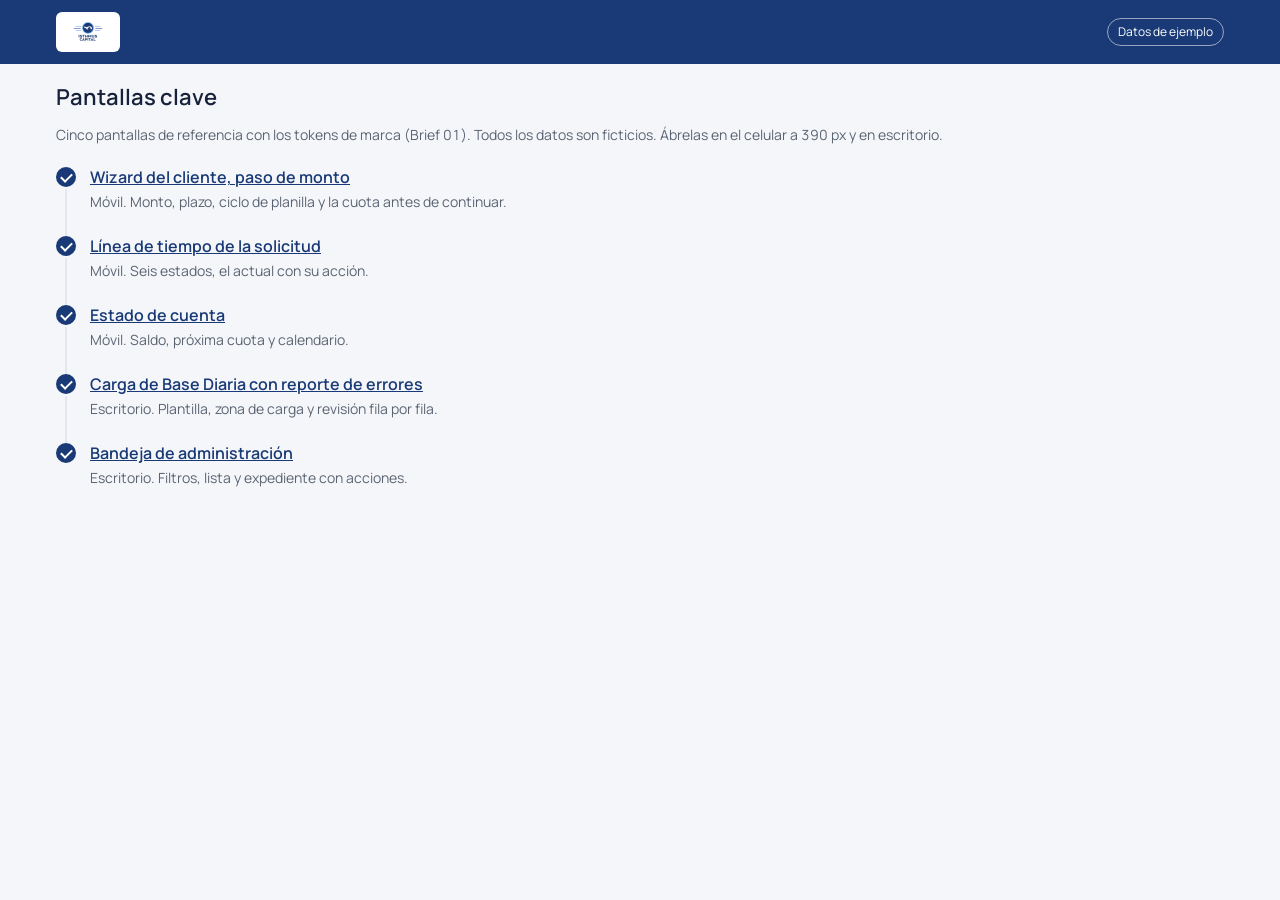
==== docs/design/pantallas/index.html @ 0c33e603 "design(brief-01): five key screens with FIC tokens, captures, a11y fixes and private artifact; risk " ====
<!doctype html>
<html lang="es">
<head>
<meta charset="utf-8">
<meta name="viewport" content="width=device-width, initial-scale=1">
<title>Pantallas clave FIC - Brief 01</title>
<link rel="preconnect" href="https://fonts.googleapis.com">
<link rel="preconnect" href="https://fonts.gstatic.com" crossorigin>
<link href="https://fonts.googleapis.com/css2?family=Manrope:wght@400;600;700&display=swap" rel="stylesheet">
<link rel="stylesheet" href="../../../styles/tokens.css">
<link rel="stylesheet" href="base.css">
</head>
<body>
<header class="band"><div class="wrap"><img class="logo" src="../../../public/brand/logo.png" alt="Isthmus Capital"><span class="ejemplo">Datos de ejemplo</span></div></header>
<main><div class="wrap">
  <h1>Pantallas clave</h1>
  <p class="muted">Cinco pantallas de referencia con los tokens de marca (Brief 01). Todos los datos son ficticios. Ábrelas en el celular a 390 px y en escritorio.</p>
  <ol class="timeline" style="margin-top:20px">
    <li class="hecho"><span class="punto" aria-hidden="true"></span><p class="titulo"><a href="01_wizard_monto.html">Wizard del cliente, paso de monto</a></p><p class="muted">Móvil. Monto, plazo, ciclo de planilla y la cuota antes de continuar.</p></li>
    <li class="hecho"><span class="punto" aria-hidden="true"></span><p class="titulo"><a href="02_timeline_solicitud.html">Línea de tiempo de la solicitud</a></p><p class="muted">Móvil. Seis estados, el actual con su acción.</p></li>
    <li class="hecho"><span class="punto" aria-hidden="true"></span><p class="titulo"><a href="03_estado_cuenta.html">Estado de cuenta</a></p><p class="muted">Móvil. Saldo, próxima cuota y calendario.</p></li>
    <li class="hecho"><span class="punto" aria-hidden="true"></span><p class="titulo"><a href="04_base_diaria_carga.html">Carga de Base Diaria con reporte de errores</a></p><p class="muted">Escritorio. Plantilla, zona de carga y revisión fila por fila.</p></li>
    <li class="hecho"><span class="punto" aria-hidden="true"></span><p class="titulo"><a href="05_admin_bandeja.html">Bandeja de administración</a></p><p class="muted">Escritorio. Filtros, lista y expediente con acciones.</p></li>
  </ol>
</div></main>
</body>
</html>
---- styles/tokens.css ----
/* FIC — tokens de marca. Fuente: docs/00_PROMPT_MAESTRO.md §15.
   Tipografía propuesta (Manrope) sujeta a la sesión de diseño con Gianclaudio (cierre del Brief 01, §19).
   Estados del préstamo: nombres de LoanDisk, colores de la paleta FIC (mapeo estado → token). */
:root {
  /* Marca (§15, literal) */
  --fic-azul:        #193A76;  /* primario: encabezados, botones, texto de marca */
  --fic-azul-claro:  #66A5E6;  /* secundario: acentos, estados activos, gráficos */
  --fic-azul-900:    #0F2650;  /* hover/pressed */
  --fic-gris-100:    #F4F6FA;  /* fondos de tarjeta */
  --fic-gris-600:    #5B6472;  /* texto secundario */
  --fic-exito:       #1F7A4D;
  --fic-alerta:      #B45309;
  --fic-error:       #B42318;

  /* Neutros derivados (propuesta Brief 00; no están en §15) */
  --fic-blanco:      #FFFFFF;
  --fic-gris-200:    #E3E8F0;  /* bordes, divisores */
  --fic-gris-300:    #C9D2DF;  /* bordes de inputs */
  --fic-gris-400:    #7F8A9C;  /* bordes de inputs y chips: 3.5:1 sobre blanco (WCAG 1.4.11; añadido en el Brief 01) */
  --fic-texto:       #16213A;  /* texto principal */

  /* Tipografía */
  --fic-font-sans: var(--font-manrope, "Manrope"), system-ui, -apple-system, "Segoe UI", Roboto, sans-serif; /* --font-manrope la define next/font en Brief 02 */
  --fic-font-mono: ui-monospace, SFMono-Regular, Menlo, Consolas, monospace;
  --fic-text-xs:   0.75rem;
  --fic-text-sm:   0.875rem;
  --fic-text-base: 1rem;
  --fic-text-lg:   1.125rem;
  --fic-text-xl:   1.375rem;
  --fic-text-2xl:  1.75rem;
  --fic-text-3xl:  2.25rem;
  --fic-leading-tight:  1.2;
  --fic-leading-normal: 1.5;

  /* Forma */
  --fic-radius-sm: 6px;
  --fic-radius-md: 10px;
  --fic-radius-lg: 16px;
  --fic-shadow-sm: 0 1px 2px rgba(15, 38, 80, 0.06);  /* única sombra permitida (§15: sin sombras marcadas) */
  --fic-touch-min: 44px;                               /* §9: tamaño de toque mínimo */

  /* Estados del préstamo (LoanDisk) → tokens FIC */
  --estado-current:       var(--fic-exito);
  --estado-due-today:     var(--fic-azul-claro);
  --estado-missed:        var(--fic-alerta);
  --estado-arrears:       var(--fic-error);
  --estado-past-maturity: var(--fic-azul-900);
}
---- docs/design/pantallas/base.css ----
/* FIC — pantallas clave (Brief 01). Solo variables de styles/tokens.css: ningún color escrito aquí.
   Reglas: un bloque azul por pantalla con la cifra protagonista; tarjetas con borde, sin sombras; azul claro solo para el estado activo. */
*{box-sizing:border-box}
html{-webkit-text-size-adjust:100%}
body{margin:0;background:var(--fic-gris-100);color:var(--fic-texto);font-family:var(--fic-font-sans);font-size:var(--fic-text-base);line-height:var(--fic-leading-normal);font-feature-settings:"tnum" 1}
a{color:var(--fic-azul)}
:focus-visible{outline:3px solid var(--fic-azul-claro);outline-offset:2px}
.sr{position:absolute;width:1px;height:1px;overflow:hidden;clip:rect(0 0 0 0);white-space:nowrap}

/* Cabecera */
.band{background:var(--fic-azul);color:var(--fic-blanco);padding:12px 0}
.wrap{max-width:1200px;margin:0 auto;padding:0 16px}
.band .wrap{display:flex;align-items:center;gap:12px;flex-wrap:wrap}
.logo{height:40px;width:auto;background:var(--fic-blanco);border-radius:var(--fic-radius-sm);padding:4px 8px;display:block}
.band nav{display:flex;gap:2px;flex-wrap:wrap}
.band nav a{color:var(--fic-blanco);text-decoration:none;padding:0 12px;border-radius:var(--fic-radius-sm);min-height:var(--fic-touch-min);display:inline-flex;align-items:center;opacity:.85}
.band nav a[aria-current="page"]{background:rgba(255,255,255,.16);opacity:1;font-weight:600}
.ejemplo{margin-left:auto;font-size:var(--fic-text-xs);border:1px solid rgba(255,255,255,.55);border-radius:999px;padding:4px 10px;white-space:nowrap}

/* Texto */
main{padding:20px 0 40px}
main.con-pie{padding-bottom:140px}
h1{font-size:var(--fic-text-xl);line-height:var(--fic-leading-tight);margin:0 0 4px;font-weight:600}
h2{font-size:var(--fic-text-base);margin:24px 0 10px;font-weight:600}
h3{font-size:var(--fic-text-base);margin:20px 0 6px;font-weight:600}
.card h2:first-child{margin-top:0}
.muted{color:var(--fic-gris-600);font-size:var(--fic-text-sm)}
.cifra{font-size:var(--fic-text-3xl);line-height:var(--fic-leading-tight);font-weight:700;margin:0}
.cifra.media{font-size:var(--fic-text-2xl)}
.cifra.error{color:var(--fic-error)}
.cifra.alerta{color:var(--fic-alerta)}
.vence{color:var(--fic-alerta);font-weight:600}
.vencido{color:var(--fic-error);font-weight:600}

/* Superficies */
.card{background:var(--fic-blanco);border:1px solid var(--fic-gris-200);border-radius:var(--fic-radius-lg);padding:16px}
.cotizacion{background:var(--fic-azul);color:var(--fic-blanco);border-radius:var(--fic-radius-lg);padding:20px 16px;margin-top:24px}
.cotizacion .etiqueta{margin:0 0 4px;font-size:var(--fic-text-sm);opacity:.9}
.cotizacion dl{display:grid;grid-template-columns:1fr auto;gap:6px 12px;margin:14px 0 0;font-size:var(--fic-text-sm)}
.cotizacion dt{opacity:.85}
.cotizacion dd{margin:0;text-align:right;font-weight:600}
.cotizacion .nota{margin:14px 0 0;font-size:var(--fic-text-sm);opacity:.9}
.tiles{display:grid;grid-template-columns:repeat(auto-fit,minmax(130px,1fr));gap:12px;margin:12px 0}
.tile{background:var(--fic-gris-100);border-radius:var(--fic-radius-md);padding:12px 14px}
.tile .cifra{font-size:var(--fic-text-2xl)}
.aviso{border-left:4px solid var(--fic-alerta);background:var(--fic-blanco);padding:10px 12px;border-radius:var(--fic-radius-sm);margin:12px 0}

/* Controles */
.chips{display:flex;flex-wrap:wrap;gap:8px}
.chip{min-height:var(--fic-touch-min);min-width:72px;padding:0 16px;border-radius:var(--fic-radius-md);border:1px solid var(--fic-gris-400);background:var(--fic-blanco);font:inherit;font-weight:600;color:var(--fic-texto);cursor:pointer;display:inline-flex;align-items:center;justify-content:center;gap:6px}
.chip[aria-pressed="true"]{background:var(--fic-azul);border-color:var(--fic-azul);color:var(--fic-blanco)}
.chip:disabled{color:var(--fic-gris-600);background:var(--fic-gris-100);cursor:not-allowed}
.chip .conteo{font-weight:400;opacity:.8}
.btn{min-height:var(--fic-touch-min);padding:0 20px;border-radius:var(--fic-radius-md);border:1px solid var(--fic-azul);background:var(--fic-azul);color:var(--fic-blanco);font:inherit;font-weight:600;cursor:pointer;display:inline-flex;align-items:center;justify-content:center;text-decoration:none}
.btn.secundario{background:var(--fic-blanco);color:var(--fic-azul)}
.btn.texto{background:transparent;border-color:transparent;color:var(--fic-azul)}
.btn.peligro{background:var(--fic-blanco);border-color:var(--fic-gris-400);color:var(--fic-error)}
.btn.bloque{width:100%}
.acciones{display:flex;flex-direction:column;gap:8px;margin-top:16px}
.acciones.fila{flex-direction:row;flex-wrap:wrap;align-items:center}
.pie{position:fixed;left:0;right:0;bottom:0;background:var(--fic-blanco);border-top:1px solid var(--fic-gris-200);padding:12px 0 calc(12px + env(safe-area-inset-bottom))}
.pie .acciones{margin-top:0}
.campo{display:block;margin:0 0 12px}
.campo > span{display:block;font-weight:600;margin-bottom:6px}
.campo input::placeholder{color:var(--fic-gris-600);opacity:1}
.campo input,.campo select{width:100%;min-height:var(--fic-touch-min);border:1px solid var(--fic-gris-400);border-radius:var(--fic-radius-sm);padding:0 12px;font:inherit;color:var(--fic-texto);background:var(--fic-blanco)}
.radio{display:flex;align-items:center;gap:12px;min-height:var(--fic-touch-min);padding:8px 12px;border:1px solid var(--fic-gris-400);border-radius:var(--fic-radius-md);background:var(--fic-blanco);margin-bottom:8px;cursor:pointer}
.radio input{width:20px;height:20px;accent-color:var(--fic-azul);margin:0;flex:none}
.radio.elegido{border-color:var(--fic-azul)}
.radio small{display:block;font-weight:400;color:var(--fic-gris-600);font-size:var(--fic-text-sm)}
.zona{border:2px dashed var(--fic-gris-400);border-radius:var(--fic-radius-lg);padding:28px 16px;text-align:center;background:var(--fic-blanco)}
.zona p{margin:0 0 8px}

/* Avance (wizard) */
.progreso{display:flex;gap:4px;margin:10px 0 18px}
.progreso span{flex:1;height:6px;border-radius:3px;background:var(--fic-gris-200)}
.progreso span.hecho{background:var(--fic-azul)}
.progreso span.actual{background:var(--fic-azul-claro);box-shadow:inset 0 0 0 1px var(--fic-azul)}

/* Estados */
.badge{display:inline-flex;align-items:center;gap:6px;border-radius:999px;padding:4px 10px;font-size:var(--fic-text-sm);font-weight:600;border:1px solid var(--fic-gris-200);background:var(--fic-blanco);white-space:nowrap}
.badge::before{content:"";width:8px;height:8px;border-radius:50%;background:var(--fic-gris-600);flex:none}
.badge.ok::before{background:var(--estado-current)}
.badge.proceso::before{background:var(--fic-azul)}
.badge.atencion::before{background:var(--estado-missed)}
.badge.error::before{background:var(--estado-arrears)}

/* Línea de tiempo */
.timeline{list-style:none;margin:0;padding:0}
.timeline li{position:relative;padding:0 0 22px 34px}
.timeline li::before{content:"";position:absolute;left:9px;top:24px;bottom:-2px;width:2px;background:var(--fic-gris-200)}
.timeline li:last-child::before{display:none}
.timeline .punto{position:absolute;left:0;top:2px;width:20px;height:20px;border-radius:50%;border:2px solid var(--fic-gris-300);background:var(--fic-blanco)}
.timeline .hecho .punto{background:var(--fic-azul);border-color:var(--fic-azul)}
.timeline .hecho .punto::after{content:"";position:absolute;left:5px;top:2px;width:5px;height:9px;border:solid var(--fic-blanco);border-width:0 2px 2px 0;transform:rotate(45deg)}
.timeline .actual .punto{border-color:var(--fic-azul);outline:4px solid rgba(102,165,230,.35)}
.timeline .titulo{font-weight:600;margin:0}
.timeline p{margin:2px 0 0}
.timeline .btn{margin-top:10px}

/* Tablas */
.scroll{overflow-x:auto;-webkit-overflow-scrolling:touch;max-width:100%;position:relative}
.tabla{width:100%;border-collapse:collapse;font-size:var(--fic-text-sm)}
.tabla th,.tabla td{text-align:left;padding:10px 6px;border-bottom:1px solid var(--fic-gris-200);vertical-align:top}
.tabla th{color:var(--fic-gris-600);font-weight:600}
.tabla .num{text-align:right;white-space:nowrap}
.tabla td:first-child,.tabla.compacta td:nth-child(2){white-space:nowrap}
.tabla tr[aria-current="true"] td{background:var(--fic-gris-100)}
.tabla code{font-family:var(--fic-font-mono);font-size:var(--fic-text-xs);background:var(--fic-gris-100);padding:2px 4px;border-radius:4px}
.datos{display:grid;grid-template-columns:auto 1fr;gap:6px 12px;font-size:var(--fic-text-sm);margin:12px 0}
.datos dt{color:var(--fic-gris-600)}
.datos dd{margin:0}

/* Rejillas de escritorio */
.dos,.tres{display:grid;gap:16px}
.dos>*,.tres>*{min-width:0}
.card{min-width:0}
.filtros{display:flex;gap:8px;flex-wrap:wrap;align-items:center;margin:12px 0}
.filtros .campo{margin:0;min-width:180px}
@media (min-width:900px){
  .dos{grid-template-columns:2fr 3fr;align-items:start}
  .tres{grid-template-columns:2fr 1fr;align-items:start}
}
@media (max-width:899px){
  .tabla.compacta th:nth-child(3),.tabla.compacta td:nth-child(3){display:none}
}
@media (prefers-reduced-motion:reduce){*{transition:none!important;animation:none!important}}
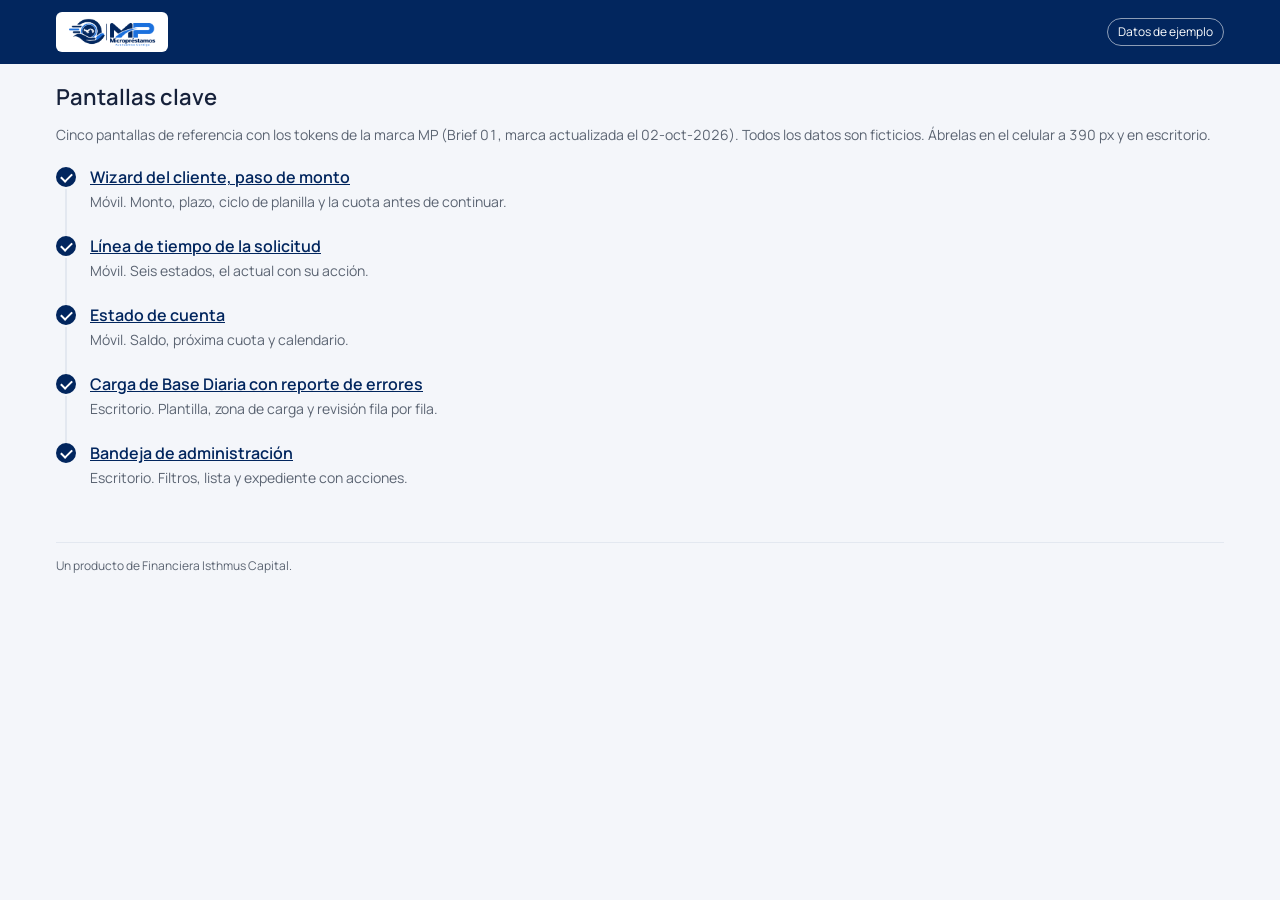
==== commit 2d1d1e2a: "design(brief-01): MP brand (tokens --mp-* measured from logo, scales AA), provisional PWA icons, scr" ====
--- a/docs/design/pantallas/index.html
+++ b/docs/design/pantallas/index.html
@@ -3,7 +3,7 @@
 <head>
 <meta charset="utf-8">
 <meta name="viewport" content="width=device-width, initial-scale=1">
-<title>Pantallas clave FIC - Brief 01</title>
+<title>Pantallas clave MP - Brief 01</title>
 <link rel="preconnect" href="https://fonts.googleapis.com">
 <link rel="preconnect" href="https://fonts.gstatic.com" crossorigin>
 <link href="https://fonts.googleapis.com/css2?family=Manrope:wght@400;600;700&display=swap" rel="stylesheet">
@@ -11,10 +11,10 @@
 <link rel="stylesheet" href="base.css">
 </head>
 <body>
-<header class="band"><div class="wrap"><img class="logo" src="../../../public/brand/logo.png" alt="Isthmus Capital"><span class="ejemplo">Datos de ejemplo</span></div></header>
+<header class="band"><div class="wrap"><img class="logo" src="../../../public/brand/mp-logo.png" alt="MP Micropréstamos"><span class="ejemplo">Datos de ejemplo</span></div></header>
 <main><div class="wrap">
   <h1>Pantallas clave</h1>
-  <p class="muted">Cinco pantallas de referencia con los tokens de marca (Brief 01). Todos los datos son ficticios. Ábrelas en el celular a 390 px y en escritorio.</p>
+  <p class="muted">Cinco pantallas de referencia con los tokens de la marca MP (Brief 01, marca actualizada el 02-oct-2026). Todos los datos son ficticios. Ábrelas en el celular a 390 px y en escritorio.</p>
   <ol class="timeline" style="margin-top:20px">
     <li class="hecho"><span class="punto" aria-hidden="true"></span><p class="titulo"><a href="01_wizard_monto.html">Wizard del cliente, paso de monto</a></p><p class="muted">Móvil. Monto, plazo, ciclo de planilla y la cuota antes de continuar.</p></li>
     <li class="hecho"><span class="punto" aria-hidden="true"></span><p class="titulo"><a href="02_timeline_solicitud.html">Línea de tiempo de la solicitud</a></p><p class="muted">Móvil. Seis estados, el actual con su acción.</p></li>
@@ -22,6 +22,7 @@
     <li class="hecho"><span class="punto" aria-hidden="true"></span><p class="titulo"><a href="04_base_diaria_carga.html">Carga de Base Diaria con reporte de errores</a></p><p class="muted">Escritorio. Plantilla, zona de carga y revisión fila por fila.</p></li>
     <li class="hecho"><span class="punto" aria-hidden="true"></span><p class="titulo"><a href="05_admin_bandeja.html">Bandeja de administración</a></p><p class="muted">Escritorio. Filtros, lista y expediente con acciones.</p></li>
   </ol>
+  <footer class="respaldo"><p>Un producto de Financiera Isthmus Capital.</p></footer>
 </div></main>
 </body>
 </html>
--- a/styles/tokens.css
+++ b/styles/tokens.css
@@ -1,48 +1,56 @@
-/* FIC — tokens de marca. Fuente: docs/00_PROMPT_MAESTRO.md §15.
-   Tipografía propuesta (Manrope) sujeta a la sesión de diseño con Gianclaudio (cierre del Brief 01, §19).
-   Estados del préstamo: nombres de LoanDisk, colores de la paleta FIC (mapeo estado → token). */
+/* MP Micropréstamos — tokens de marca. Fuente: docs/00_PROMPT_MAESTRO.md §15 (marca MP, 02-oct-2026).
+   Primario y acento extraídos del logo real (public/brand/mp-logo.png, mediana de cada grupo de píxeles).
+   FIC aparece solo como respaldo ("Un producto de Financiera Isthmus Capital") con su propio logo (public/brand/logo.png); no tiene tokens.
+   Tipografía propuesta (Manrope) sujeta a la revisión en celular con Gianclaudio (§19).
+   Estados del préstamo: nombres de LoanDisk, colores de la paleta MP (mapeo estado → token). */
 :root {
-  /* Marca (§15, literal) */
-  --fic-azul:        #193A76;  /* primario: encabezados, botones, texto de marca */
-  --fic-azul-claro:  #66A5E6;  /* secundario: acentos, estados activos, gráficos */
-  --fic-azul-900:    #0F2650;  /* hover/pressed */
-  --fic-gris-100:    #F4F6FA;  /* fondos de tarjeta */
-  --fic-gris-600:    #5B6472;  /* texto secundario */
-  --fic-exito:       #1F7A4D;
-  --fic-alerta:      #B45309;
-  --fic-error:       #B42318;
+  /* Marca MP (medida del logo) */
+  --mp-azul:         #02265E;  /* primario: cabeceras, botones, bloque de cifra, enlaces. 14.6:1 sobre blanco */
+  --mp-azul-900:     #011A42;  /* hover/pressed del primario. 17.1:1 sobre blanco */
+  --mp-azul-50:      #EAF0FA;  /* tinte del primario: fila seleccionada, fondos suaves. Texto 14.0:1 encima */
+  --mp-acento:       #1B70DE;  /* acento: estado activo, foco, gráficos. 4.75:1 sobre blanco (AA solo como texto sobre blanco); 3.1:1 sobre azul */
+  --mp-acento-700:   #1457B3;  /* acento como texto sobre cualquier fondo claro. 6.9:1 blanco, 6.4:1 gris-100 */
+  --mp-acento-100:   #DCEAFC;  /* tinte del acento: halo del paso actual, chips informativos. Texto 13.1:1 encima */
+  --mp-acento-claro: #8DC0F7;  /* acento sobre superficies azules (foco en la banda, gráficos sobre azul). 7.6:1 sobre azul; no usar sobre blanco */
 
-  /* Neutros derivados (propuesta Brief 00; no están en §15) */
-  --fic-blanco:      #FFFFFF;
-  --fic-gris-200:    #E3E8F0;  /* bordes, divisores */
-  --fic-gris-300:    #C9D2DF;  /* bordes de inputs */
-  --fic-gris-400:    #7F8A9C;  /* bordes de inputs y chips: 3.5:1 sobre blanco (WCAG 1.4.11; añadido en el Brief 01) */
-  --fic-texto:       #16213A;  /* texto principal */
+  /* Semánticos (sin cambio respecto a la paleta anterior) */
+  --mp-exito:        #1F7A4D;  /* 5.3:1 sobre blanco */
+  --mp-alerta:       #B45309;  /* 5.0:1 sobre blanco */
+  --mp-error:        #B42318;  /* 6.6:1 sobre blanco */
+
+  /* Neutros */
+  --mp-blanco:       #FFFFFF;
+  --mp-gris-100:     #F4F6FA;  /* fondo de página y tarjetas suaves */
+  --mp-gris-200:     #E3E8F0;  /* bordes, divisores */
+  --mp-gris-300:     #C9D2DF;  /* bordes decorativos */
+  --mp-gris-400:     #7F8A9C;  /* bordes de inputs y chips: 3.5:1 sobre blanco (WCAG 1.4.11) */
+  --mp-gris-600:     #5B6472;  /* texto secundario: 6.0:1 blanco, 5.5:1 gris-100, 5.2:1 azul-50 */
+  --mp-texto:        #16213A;  /* texto principal: 16.0:1 blanco, 14.8:1 gris-100 */
 
   /* Tipografía */
-  --fic-font-sans: var(--font-manrope, "Manrope"), system-ui, -apple-system, "Segoe UI", Roboto, sans-serif; /* --font-manrope la define next/font en Brief 02 */
-  --fic-font-mono: ui-monospace, SFMono-Regular, Menlo, Consolas, monospace;
-  --fic-text-xs:   0.75rem;
-  --fic-text-sm:   0.875rem;
-  --fic-text-base: 1rem;
-  --fic-text-lg:   1.125rem;
-  --fic-text-xl:   1.375rem;
-  --fic-text-2xl:  1.75rem;
-  --fic-text-3xl:  2.25rem;
-  --fic-leading-tight:  1.2;
-  --fic-leading-normal: 1.5;
+  --mp-font-sans: var(--font-manrope, "Manrope"), system-ui, -apple-system, "Segoe UI", Roboto, sans-serif; /* --font-manrope la define next/font en Brief 02 */
+  --mp-font-mono: ui-monospace, SFMono-Regular, Menlo, Consolas, monospace;
+  --mp-text-xs:   0.75rem;
+  --mp-text-sm:   0.875rem;
+  --mp-text-base: 1rem;
+  --mp-text-lg:   1.125rem;
+  --mp-text-xl:   1.375rem;
+  --mp-text-2xl:  1.75rem;
+  --mp-text-3xl:  2.25rem;
+  --mp-leading-tight:  1.2;
+  --mp-leading-normal: 1.5;
 
   /* Forma */
-  --fic-radius-sm: 6px;
-  --fic-radius-md: 10px;
-  --fic-radius-lg: 16px;
-  --fic-shadow-sm: 0 1px 2px rgba(15, 38, 80, 0.06);  /* única sombra permitida (§15: sin sombras marcadas) */
-  --fic-touch-min: 44px;                               /* §9: tamaño de toque mínimo */
+  --mp-radius-sm: 6px;
+  --mp-radius-md: 10px;
+  --mp-radius-lg: 16px;
+  --mp-shadow-sm: 0 1px 2px rgba(2, 38, 94, 0.06);  /* única sombra permitida (§15: sin sombras marcadas) */
+  --mp-touch-min: 44px;                              /* §9: tamaño de toque mínimo */
 
-  /* Estados del préstamo (LoanDisk) → tokens FIC */
-  --estado-current:       var(--fic-exito);
-  --estado-due-today:     var(--fic-azul-claro);
-  --estado-missed:        var(--fic-alerta);
-  --estado-arrears:       var(--fic-error);
-  --estado-past-maturity: var(--fic-azul-900);
+  /* Estados del préstamo (LoanDisk) → tokens MP */
+  --estado-current:       var(--mp-exito);
+  --estado-due-today:     var(--mp-acento);
+  --estado-missed:        var(--mp-alerta);
+  --estado-arrears:       var(--mp-error);
+  --estado-past-maturity: var(--mp-azul-900);
 }
--- a/docs/design/pantallas/base.css
+++ b/docs/design/pantallas/base.css
@@ -1,114 +1,120 @@
-/* FIC — pantallas clave (Brief 01). Solo variables de styles/tokens.css: ningún color escrito aquí.
-   Reglas: un bloque azul por pantalla con la cifra protagonista; tarjetas con borde, sin sombras; azul claro solo para el estado activo. */
+/* MP Micropréstamos — pantallas clave (Brief 01, marca MP desde el 02-oct-2026). Solo variables de styles/tokens.css: ningún color escrito aquí.
+   Reglas: un bloque azul por pantalla con la cifra protagonista; tarjetas con borde, sin sombras; el acento solo para el estado activo y el foco.
+   FIC aparece como respaldo en el pie (.respaldo), en texto. */
 *{box-sizing:border-box}
 html{-webkit-text-size-adjust:100%}
-body{margin:0;background:var(--fic-gris-100);color:var(--fic-texto);font-family:var(--fic-font-sans);font-size:var(--fic-text-base);line-height:var(--fic-leading-normal);font-feature-settings:"tnum" 1}
-a{color:var(--fic-azul)}
-:focus-visible{outline:3px solid var(--fic-azul-claro);outline-offset:2px}
+body{margin:0;background:var(--mp-gris-100);color:var(--mp-texto);font-family:var(--mp-font-sans);font-size:var(--mp-text-base);line-height:var(--mp-leading-normal);font-feature-settings:"tnum" 1}
+a{color:var(--mp-azul)}
+:focus-visible{outline:3px solid var(--mp-acento);outline-offset:2px}
+.band :focus-visible,.cotizacion :focus-visible{outline-color:var(--mp-acento-claro)}
 .sr{position:absolute;width:1px;height:1px;overflow:hidden;clip:rect(0 0 0 0);white-space:nowrap}
 
 /* Cabecera */
-.band{background:var(--fic-azul);color:var(--fic-blanco);padding:12px 0}
+.band{background:var(--mp-azul);color:var(--mp-blanco);padding:12px 0}
 .wrap{max-width:1200px;margin:0 auto;padding:0 16px}
 .band .wrap{display:flex;align-items:center;gap:12px;flex-wrap:wrap}
-.logo{height:40px;width:auto;background:var(--fic-blanco);border-radius:var(--fic-radius-sm);padding:4px 8px;display:block}
+.logo{height:40px;width:auto;background:var(--mp-blanco);border-radius:var(--mp-radius-sm);padding:4px 8px;display:block}
 .band nav{display:flex;gap:2px;flex-wrap:wrap}
-.band nav a{color:var(--fic-blanco);text-decoration:none;padding:0 12px;border-radius:var(--fic-radius-sm);min-height:var(--fic-touch-min);display:inline-flex;align-items:center;opacity:.85}
+.band nav a{color:var(--mp-blanco);text-decoration:none;padding:0 12px;border-radius:var(--mp-radius-sm);min-height:var(--mp-touch-min);display:inline-flex;align-items:center;opacity:.85}
 .band nav a[aria-current="page"]{background:rgba(255,255,255,.16);opacity:1;font-weight:600}
-.ejemplo{margin-left:auto;font-size:var(--fic-text-xs);border:1px solid rgba(255,255,255,.55);border-radius:999px;padding:4px 10px;white-space:nowrap}
+.ejemplo{margin-left:auto;font-size:var(--mp-text-xs);border:1px solid rgba(255,255,255,.55);border-radius:999px;padding:4px 10px;white-space:nowrap}
 
 /* Texto */
 main{padding:20px 0 40px}
 main.con-pie{padding-bottom:140px}
-h1{font-size:var(--fic-text-xl);line-height:var(--fic-leading-tight);margin:0 0 4px;font-weight:600}
-h2{font-size:var(--fic-text-base);margin:24px 0 10px;font-weight:600}
-h3{font-size:var(--fic-text-base);margin:20px 0 6px;font-weight:600}
+h1{font-size:var(--mp-text-xl);line-height:var(--mp-leading-tight);margin:0 0 4px;font-weight:600}
+h2{font-size:var(--mp-text-base);margin:24px 0 10px;font-weight:600}
+h3{font-size:var(--mp-text-base);margin:20px 0 6px;font-weight:600}
 .card h2:first-child{margin-top:0}
-.muted{color:var(--fic-gris-600);font-size:var(--fic-text-sm)}
-.cifra{font-size:var(--fic-text-3xl);line-height:var(--fic-leading-tight);font-weight:700;margin:0}
-.cifra.media{font-size:var(--fic-text-2xl)}
-.cifra.error{color:var(--fic-error)}
-.cifra.alerta{color:var(--fic-alerta)}
-.vence{color:var(--fic-alerta);font-weight:600}
-.vencido{color:var(--fic-error);font-weight:600}
+.muted{color:var(--mp-gris-600);font-size:var(--mp-text-sm)}
+.cifra{font-size:var(--mp-text-3xl);line-height:var(--mp-leading-tight);font-weight:700;margin:0}
+.cifra.media{font-size:var(--mp-text-2xl)}
+.cifra.error{color:var(--mp-error)}
+.cifra.alerta{color:var(--mp-alerta)}
+.vence{color:var(--mp-alerta);font-weight:600}
+.vencido{color:var(--mp-error);font-weight:600}
 
 /* Superficies */
-.card{background:var(--fic-blanco);border:1px solid var(--fic-gris-200);border-radius:var(--fic-radius-lg);padding:16px}
-.cotizacion{background:var(--fic-azul);color:var(--fic-blanco);border-radius:var(--fic-radius-lg);padding:20px 16px;margin-top:24px}
-.cotizacion .etiqueta{margin:0 0 4px;font-size:var(--fic-text-sm);opacity:.9}
-.cotizacion dl{display:grid;grid-template-columns:1fr auto;gap:6px 12px;margin:14px 0 0;font-size:var(--fic-text-sm)}
+.card{background:var(--mp-blanco);border:1px solid var(--mp-gris-200);border-radius:var(--mp-radius-lg);padding:16px}
+.cotizacion{background:var(--mp-azul);color:var(--mp-blanco);border-radius:var(--mp-radius-lg);padding:20px 16px;margin-top:24px}
+.cotizacion .etiqueta{margin:0 0 4px;font-size:var(--mp-text-sm);opacity:.9}
+.cotizacion dl{display:grid;grid-template-columns:1fr auto;gap:6px 12px;margin:14px 0 0;font-size:var(--mp-text-sm)}
 .cotizacion dt{opacity:.85}
 .cotizacion dd{margin:0;text-align:right;font-weight:600}
-.cotizacion .nota{margin:14px 0 0;font-size:var(--fic-text-sm);opacity:.9}
+.cotizacion .nota{margin:14px 0 0;font-size:var(--mp-text-sm);opacity:.9}
 .tiles{display:grid;grid-template-columns:repeat(auto-fit,minmax(130px,1fr));gap:12px;margin:12px 0}
-.tile{background:var(--fic-gris-100);border-radius:var(--fic-radius-md);padding:12px 14px}
-.tile .cifra{font-size:var(--fic-text-2xl)}
-.aviso{border-left:4px solid var(--fic-alerta);background:var(--fic-blanco);padding:10px 12px;border-radius:var(--fic-radius-sm);margin:12px 0}
+.tile{background:var(--mp-gris-100);border-radius:var(--mp-radius-md);padding:12px 14px}
+.tile .cifra{font-size:var(--mp-text-2xl)}
+.aviso{border-left:4px solid var(--mp-alerta);background:var(--mp-blanco);padding:10px 12px;border-radius:var(--mp-radius-sm);margin:12px 0}
 
 /* Controles */
 .chips{display:flex;flex-wrap:wrap;gap:8px}
-.chip{min-height:var(--fic-touch-min);min-width:72px;padding:0 16px;border-radius:var(--fic-radius-md);border:1px solid var(--fic-gris-400);background:var(--fic-blanco);font:inherit;font-weight:600;color:var(--fic-texto);cursor:pointer;display:inline-flex;align-items:center;justify-content:center;gap:6px}
-.chip[aria-pressed="true"]{background:var(--fic-azul);border-color:var(--fic-azul);color:var(--fic-blanco)}
-.chip:disabled{color:var(--fic-gris-600);background:var(--fic-gris-100);cursor:not-allowed}
+.chip{min-height:var(--mp-touch-min);min-width:72px;padding:0 16px;border-radius:var(--mp-radius-md);border:1px solid var(--mp-gris-400);background:var(--mp-blanco);font:inherit;font-weight:600;color:var(--mp-texto);cursor:pointer;display:inline-flex;align-items:center;justify-content:center;gap:6px}
+.chip[aria-pressed="true"]{background:var(--mp-azul);border-color:var(--mp-azul);color:var(--mp-blanco)}
+.chip:disabled{color:var(--mp-gris-600);background:var(--mp-gris-100);cursor:not-allowed}
 .chip .conteo{font-weight:400;opacity:.8}
-.btn{min-height:var(--fic-touch-min);padding:0 20px;border-radius:var(--fic-radius-md);border:1px solid var(--fic-azul);background:var(--fic-azul);color:var(--fic-blanco);font:inherit;font-weight:600;cursor:pointer;display:inline-flex;align-items:center;justify-content:center;text-decoration:none}
-.btn.secundario{background:var(--fic-blanco);color:var(--fic-azul)}
-.btn.texto{background:transparent;border-color:transparent;color:var(--fic-azul)}
-.btn.peligro{background:var(--fic-blanco);border-color:var(--fic-gris-400);color:var(--fic-error)}
+.btn{min-height:var(--mp-touch-min);padding:0 20px;border-radius:var(--mp-radius-md);border:1px solid var(--mp-azul);background:var(--mp-azul);color:var(--mp-blanco);font:inherit;font-weight:600;cursor:pointer;display:inline-flex;align-items:center;justify-content:center;text-decoration:none}
+.btn.secundario{background:var(--mp-blanco);color:var(--mp-azul)}
+.btn.texto{background:transparent;border-color:transparent;color:var(--mp-azul)}
+.btn.peligro{background:var(--mp-blanco);border-color:var(--mp-gris-400);color:var(--mp-error)}
 .btn.bloque{width:100%}
 .acciones{display:flex;flex-direction:column;gap:8px;margin-top:16px}
 .acciones.fila{flex-direction:row;flex-wrap:wrap;align-items:center}
-.pie{position:fixed;left:0;right:0;bottom:0;background:var(--fic-blanco);border-top:1px solid var(--fic-gris-200);padding:12px 0 calc(12px + env(safe-area-inset-bottom))}
+.pie{position:fixed;left:0;right:0;bottom:0;background:var(--mp-blanco);border-top:1px solid var(--mp-gris-200);padding:12px 0 calc(12px + env(safe-area-inset-bottom))}
 .pie .acciones{margin-top:0}
 .campo{display:block;margin:0 0 12px}
 .campo > span{display:block;font-weight:600;margin-bottom:6px}
-.campo input::placeholder{color:var(--fic-gris-600);opacity:1}
-.campo input,.campo select{width:100%;min-height:var(--fic-touch-min);border:1px solid var(--fic-gris-400);border-radius:var(--fic-radius-sm);padding:0 12px;font:inherit;color:var(--fic-texto);background:var(--fic-blanco)}
-.radio{display:flex;align-items:center;gap:12px;min-height:var(--fic-touch-min);padding:8px 12px;border:1px solid var(--fic-gris-400);border-radius:var(--fic-radius-md);background:var(--fic-blanco);margin-bottom:8px;cursor:pointer}
-.radio input{width:20px;height:20px;accent-color:var(--fic-azul);margin:0;flex:none}
-.radio.elegido{border-color:var(--fic-azul)}
-.radio small{display:block;font-weight:400;color:var(--fic-gris-600);font-size:var(--fic-text-sm)}
-.zona{border:2px dashed var(--fic-gris-400);border-radius:var(--fic-radius-lg);padding:28px 16px;text-align:center;background:var(--fic-blanco)}
+.campo input::placeholder{color:var(--mp-gris-600);opacity:1}
+.campo input,.campo select{width:100%;min-height:var(--mp-touch-min);border:1px solid var(--mp-gris-400);border-radius:var(--mp-radius-sm);padding:0 12px;font:inherit;color:var(--mp-texto);background:var(--mp-blanco)}
+.radio{display:flex;align-items:center;gap:12px;min-height:var(--mp-touch-min);padding:8px 12px;border:1px solid var(--mp-gris-400);border-radius:var(--mp-radius-md);background:var(--mp-blanco);margin-bottom:8px;cursor:pointer}
+.radio input{width:20px;height:20px;accent-color:var(--mp-azul);margin:0;flex:none}
+.radio.elegido{border-color:var(--mp-azul)}
+.radio small{display:block;font-weight:400;color:var(--mp-gris-600);font-size:var(--mp-text-sm)}
+.zona{border:2px dashed var(--mp-gris-400);border-radius:var(--mp-radius-lg);padding:28px 16px;text-align:center;background:var(--mp-blanco)}
 .zona p{margin:0 0 8px}
+
+/* Respaldo FIC (pie de cada pantalla) */
+.respaldo{margin-top:32px;padding-top:14px;border-top:1px solid var(--mp-gris-200);color:var(--mp-gris-600);font-size:var(--mp-text-xs)}
+.respaldo p{margin:0}
 
 /* Avance (wizard) */
 .progreso{display:flex;gap:4px;margin:10px 0 18px}
-.progreso span{flex:1;height:6px;border-radius:3px;background:var(--fic-gris-200)}
-.progreso span.hecho{background:var(--fic-azul)}
-.progreso span.actual{background:var(--fic-azul-claro);box-shadow:inset 0 0 0 1px var(--fic-azul)}
+.progreso span{flex:1;height:6px;border-radius:3px;background:var(--mp-gris-200)}
+.progreso span.hecho{background:var(--mp-azul)}
+.progreso span.actual{background:var(--mp-acento)}
 
 /* Estados */
-.badge{display:inline-flex;align-items:center;gap:6px;border-radius:999px;padding:4px 10px;font-size:var(--fic-text-sm);font-weight:600;border:1px solid var(--fic-gris-200);background:var(--fic-blanco);white-space:nowrap}
-.badge::before{content:"";width:8px;height:8px;border-radius:50%;background:var(--fic-gris-600);flex:none}
+.badge{display:inline-flex;align-items:center;gap:6px;border-radius:999px;padding:4px 10px;font-size:var(--mp-text-sm);font-weight:600;border:1px solid var(--mp-gris-200);background:var(--mp-blanco);white-space:nowrap}
+.badge::before{content:"";width:8px;height:8px;border-radius:50%;background:var(--mp-gris-600);flex:none}
 .badge.ok::before{background:var(--estado-current)}
-.badge.proceso::before{background:var(--fic-azul)}
+.badge.proceso::before{background:var(--mp-azul)}
 .badge.atencion::before{background:var(--estado-missed)}
 .badge.error::before{background:var(--estado-arrears)}
 
 /* Línea de tiempo */
 .timeline{list-style:none;margin:0;padding:0}
 .timeline li{position:relative;padding:0 0 22px 34px}
-.timeline li::before{content:"";position:absolute;left:9px;top:24px;bottom:-2px;width:2px;background:var(--fic-gris-200)}
+.timeline li::before{content:"";position:absolute;left:9px;top:24px;bottom:-2px;width:2px;background:var(--mp-gris-200)}
 .timeline li:last-child::before{display:none}
-.timeline .punto{position:absolute;left:0;top:2px;width:20px;height:20px;border-radius:50%;border:2px solid var(--fic-gris-300);background:var(--fic-blanco)}
-.timeline .hecho .punto{background:var(--fic-azul);border-color:var(--fic-azul)}
-.timeline .hecho .punto::after{content:"";position:absolute;left:5px;top:2px;width:5px;height:9px;border:solid var(--fic-blanco);border-width:0 2px 2px 0;transform:rotate(45deg)}
-.timeline .actual .punto{border-color:var(--fic-azul);outline:4px solid rgba(102,165,230,.35)}
+.timeline .punto{position:absolute;left:0;top:2px;width:20px;height:20px;border-radius:50%;border:2px solid var(--mp-gris-300);background:var(--mp-blanco)}
+.timeline .hecho .punto{background:var(--mp-azul);border-color:var(--mp-azul)}
+.timeline .hecho .punto::after{content:"";position:absolute;left:5px;top:2px;width:5px;height:9px;border:solid var(--mp-blanco);border-width:0 2px 2px 0;transform:rotate(45deg)}
+.timeline .actual .punto{border-color:var(--mp-azul);outline:4px solid var(--mp-acento-100)}
 .timeline .titulo{font-weight:600;margin:0}
 .timeline p{margin:2px 0 0}
 .timeline .btn{margin-top:10px}
 
 /* Tablas */
 .scroll{overflow-x:auto;-webkit-overflow-scrolling:touch;max-width:100%;position:relative}
-.tabla{width:100%;border-collapse:collapse;font-size:var(--fic-text-sm)}
-.tabla th,.tabla td{text-align:left;padding:10px 6px;border-bottom:1px solid var(--fic-gris-200);vertical-align:top}
-.tabla th{color:var(--fic-gris-600);font-weight:600}
+.tabla{width:100%;border-collapse:collapse;font-size:var(--mp-text-sm)}
+.tabla th,.tabla td{text-align:left;padding:10px 6px;border-bottom:1px solid var(--mp-gris-200);vertical-align:top}
+.tabla th{color:var(--mp-gris-600);font-weight:600}
 .tabla .num{text-align:right;white-space:nowrap}
 .tabla td:first-child,.tabla.compacta td:nth-child(2){white-space:nowrap}
-.tabla tr[aria-current="true"] td{background:var(--fic-gris-100)}
-.tabla code{font-family:var(--fic-font-mono);font-size:var(--fic-text-xs);background:var(--fic-gris-100);padding:2px 4px;border-radius:4px}
-.datos{display:grid;grid-template-columns:auto 1fr;gap:6px 12px;font-size:var(--fic-text-sm);margin:12px 0}
-.datos dt{color:var(--fic-gris-600)}
+.tabla tr[aria-current="true"] td{background:var(--mp-gris-100)}
+.tabla code{font-family:var(--mp-font-mono);font-size:var(--mp-text-xs);background:var(--mp-gris-100);padding:2px 4px;border-radius:4px}
+.datos{display:grid;grid-template-columns:auto 1fr;gap:6px 12px;font-size:var(--mp-text-sm);margin:12px 0}
+.datos dt{color:var(--mp-gris-600)}
 .datos dd{margin:0}
 
 /* Rejillas de escritorio */
